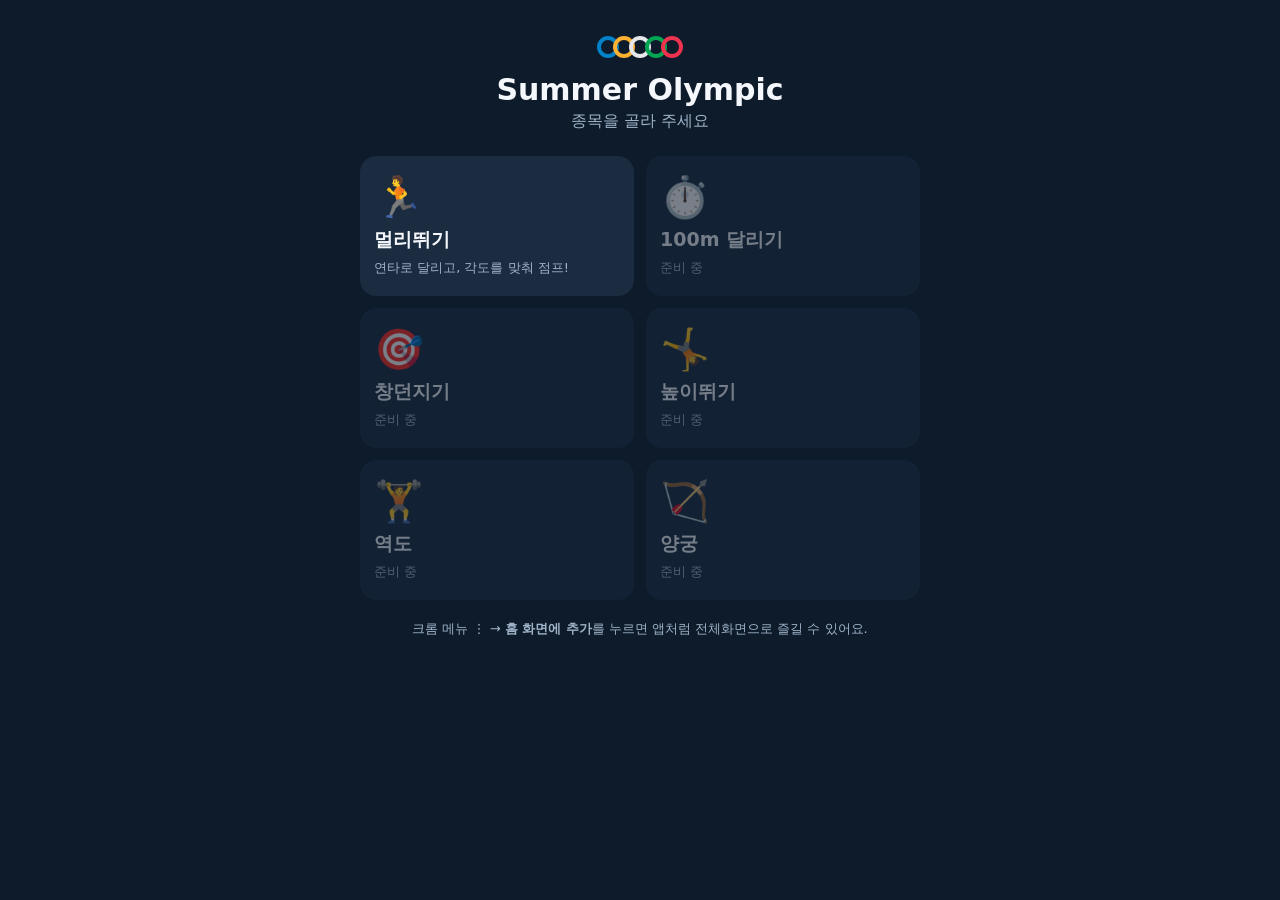
==== index.html @ 7d785224 "Add Summer Olympic hub and long jump game Mobile web app (PWA) for Android phones. Long jump: mash t" ====
<!doctype html>
<html lang="ko">
<head>
  <meta charset="utf-8">
  <meta name="viewport" content="width=device-width, initial-scale=1, viewport-fit=cover">
  <meta name="theme-color" content="#0d1b2a">
  <title>Summer Olympic</title>
  <link rel="manifest" href="manifest.webmanifest">
  <link rel="icon" href="icons/icon.svg" type="image/svg+xml">
  <link rel="apple-touch-icon" href="icons/icon-192.png">
  <link rel="stylesheet" href="shared/css/common.css">
  <style>
    .hub { max-width: 560px; width: 100%; margin: 0 auto; }
    .hub-head { text-align: center; padding: 20px 0 8px; }
    .rings { font-size: 15px; letter-spacing: 4px; }
    .rings span { display: inline-block; width: 22px; height: 22px; border: 4px solid; border-radius: 50%; margin: 0 -3px; }
    .hub-head h1 { font-size: 30px; margin: 10px 0 4px; }
    .grid { display: grid; grid-template-columns: repeat(2, minmax(0, 1fr)); gap: 12px; margin-top: 16px; }
    .game-card {
      display: flex; flex-direction: column; gap: 6px; padding: 18px 14px; min-height: 140px;
      background: var(--panel); border-radius: var(--radius); color: var(--text); text-decoration: none;
    }
    .game-card:active { transform: scale(0.97); }
    .game-card .icon { font-size: 40px; }
    .game-card .name { font-size: 19px; font-weight: 800; }
    .game-card .desc { font-size: 13px; color: var(--muted); }
    .game-card.soon { opacity: 0.45; pointer-events: none; }
    .tip { margin-top: 20px; font-size: 13px; text-align: center; }
  </style>
</head>
<body>
  <main class="screen">
    <div class="hub">
      <header class="hub-head">
        <div class="rings">
          <span style="border-color:#0081c8"></span><span style="border-color:#fcb131"></span><span style="border-color:#e5e7eb"></span><span style="border-color:#00a651"></span><span style="border-color:#ee334e"></span>
        </div>
        <h1>Summer Olympic</h1>
        <div class="muted">종목을 골라 주세요</div>
      </header>
      <nav class="grid" id="grid"></nav>
      <p class="tip muted">크롬 메뉴 ⋮ → <b>홈 화면에 추가</b>를 누르면 앱처럼 전체화면으로 즐길 수 있어요.</p>
    </div>
  </main>
  <script src="shared/js/games.js"></script>
  <script src="shared/js/device.js"></script>
  <script>
    document.getElementById('grid').innerHTML = SO.GAMES.map(function (g) {
      return '<a class="game-card' + (g.ready ? '' : ' soon') + '" href="' + (g.ready ? 'games/' + g.id + '/' : '#') + '">' +
        '<span class="icon">' + g.icon + '</span><span class="name">' + g.name + '</span><span class="desc">' + g.desc + '</span></a>';
    }).join('');
    SO.registerSW('sw.js');
  </script>
</body>
</html>
---- shared/css/common.css ----
/* 모든 종목이 같이 쓰는 기본 스타일 */
:root {
  --bg: #0d1b2a;
  --panel: #1b2b40;
  --panel-2: #24395a;
  --text: #f4f7fb;
  --muted: #9fb3c8;
  --accent: #ffb703;
  --accent-2: #fb8500;
  --good: #4ade80;
  --bad: #f87171;
  --gold: #ffd166;
  --silver: #d6dde6;
  --bronze: #e09f6b;
  --radius: 16px;
  color-scheme: dark;
}

* { box-sizing: border-box; }

html, body {
  margin: 0;
  height: 100%;
  background: var(--bg);
  color: var(--text);
  font-family: system-ui, -apple-system, "Noto Sans KR", "Apple SD Gothic Neo", sans-serif;
  -webkit-text-size-adjust: 100%;
  -webkit-tap-highlight-color: transparent;
  overscroll-behavior: none;
}

/* 게임 화면에서는 길게 눌러도 선택/메뉴가 뜨지 않게 */
.no-select, .no-select * {
  -webkit-user-select: none;
  user-select: none;
  -webkit-touch-callout: none;
}

button {
  font: inherit;
  color: inherit;
  border: 0;
  cursor: pointer;
  touch-action: manipulation;
}

.btn {
  display: inline-flex;
  align-items: center;
  justify-content: center;
  gap: 8px;
  min-height: 52px;
  padding: 0 22px;
  border-radius: var(--radius);
  background: var(--panel-2);
  font-size: 18px;
  font-weight: 700;
  text-decoration: none;
  color: var(--text);
}
.btn:active { transform: scale(0.97); }
.btn-primary { background: linear-gradient(180deg, var(--accent), var(--accent-2)); color: #1a1205; }
.btn-ghost { background: transparent; border: 2px solid var(--panel-2); }
.btn-block { width: 100%; }

.screen {
  position: fixed;
  inset: 0;
  display: flex;
  flex-direction: column;
  overflow-y: auto;
  padding: max(16px, env(safe-area-inset-top)) 16px max(16px, env(safe-area-inset-bottom));
}
.hidden { display: none !important; }

.card {
  background: var(--panel);
  border-radius: var(--radius);
  padding: 16px;
}

h1, h2, h3 { margin: 0 0 12px; }
.muted { color: var(--muted); }

/* ---- 플레이어 설정 화면 (shared/js/players.js) ---- */
.setup { max-width: 480px; width: 100%; margin: 0 auto; display: flex; flex-direction: column; gap: 16px; }
.setup-title { text-align: center; font-size: 28px; margin-top: 8px; }
.setup-sub { text-align: center; margin-top: -8px; }

.stepper { display: flex; align-items: center; justify-content: center; gap: 20px; }
.stepper button {
  width: 64px; height: 64px; border-radius: 50%;
  background: var(--panel-2); font-size: 32px; font-weight: 800;
}
.stepper button:disabled { opacity: 0.35; }
.stepper .value { font-size: 56px; font-weight: 800; min-width: 80px; text-align: center; font-variant-numeric: tabular-nums; }

.seg { display: flex; gap: 8px; }
.seg button {
  flex: 1; min-height: 48px; border-radius: 12px;
  background: var(--panel-2); font-weight: 700; font-size: 17px;
}
.seg button[aria-pressed="true"] { background: var(--accent); color: #1a1205; }

.name-list { display: grid; gap: 8px; }
.name-row { display: flex; align-items: center; gap: 10px; }
.name-row .dot { width: 18px; height: 18px; border-radius: 50%; flex: none; }
.name-row input {
  flex: 1; min-width: 0; height: 46px; border-radius: 12px; border: 2px solid transparent;
  background: var(--bg); color: var(--text); padding: 0 12px; font-size: 17px;
}
.name-row input:focus { outline: none; border-color: var(--accent); }

/* ---- 순위표 ---- */
.ranking { width: 100%; border-collapse: collapse; font-variant-numeric: tabular-nums; }
.ranking th, .ranking td { padding: 10px 6px; text-align: left; }
.ranking th { color: var(--muted); font-weight: 600; font-size: 14px; }
.ranking tr + tr td { border-top: 1px solid var(--panel-2); }
.ranking td.num { text-align: right; font-weight: 700; }
.ranking .rank { width: 40px; font-size: 20px; }
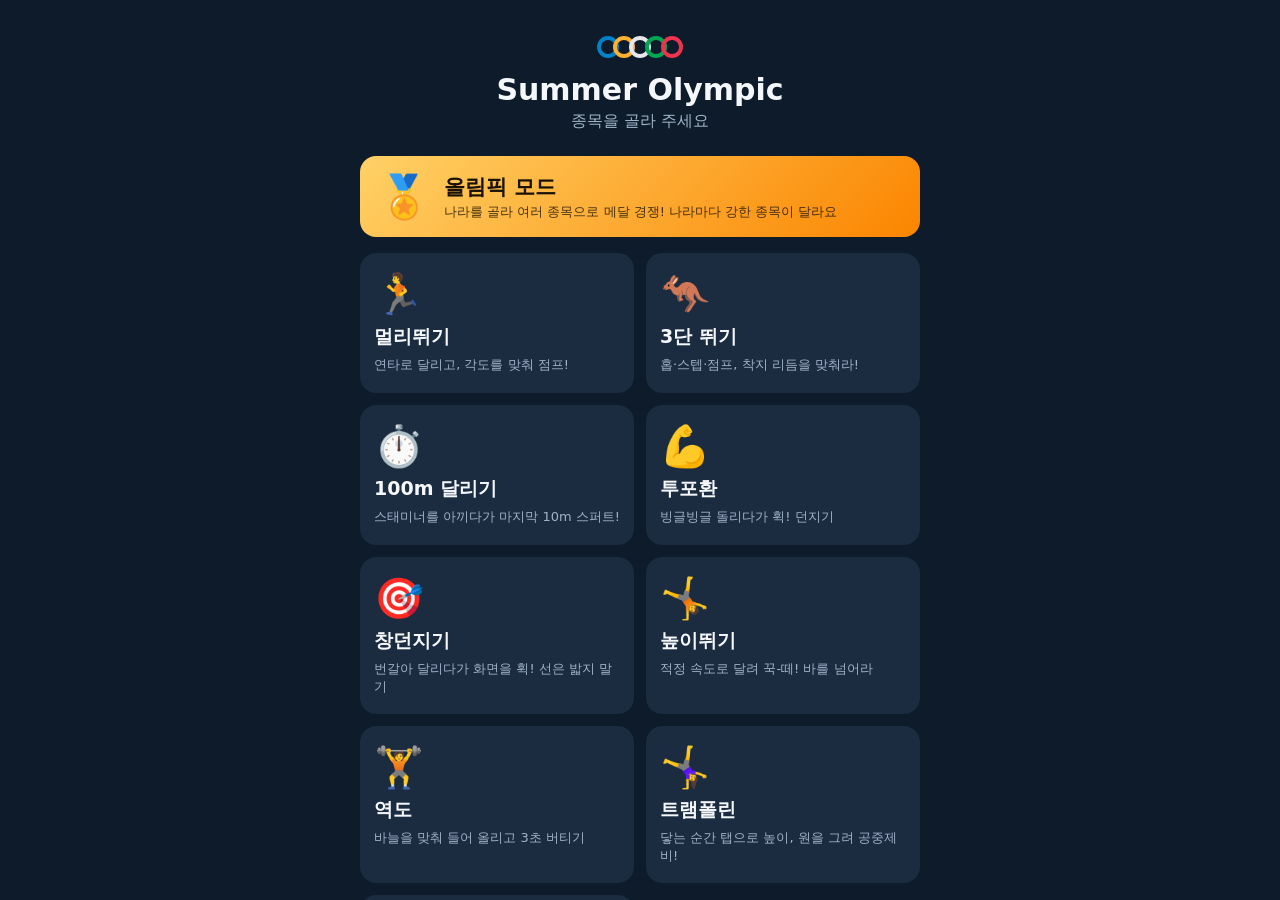
==== commit 9f35569c: "Add Olympic mode: OECD countries with per-event strengths, medal table and ceremonies - olympic/: pl" ====
--- a/index.html
+++ b/index.html
@@ -25,6 +25,15 @@
     .game-card .name { font-size: 19px; font-weight: 800; }
     .game-card .desc { font-size: 13px; color: var(--muted); }
     .game-card.soon { opacity: 0.45; pointer-events: none; }
+    .olympic-btn {
+      display: flex; align-items: center; gap: 14px; margin-top: 16px; padding: 16px 18px;
+      border-radius: var(--radius); text-decoration: none; color: #1a1205;
+      background: linear-gradient(135deg, #ffd166, #fb8500);
+    }
+    .olympic-btn:active { transform: scale(0.98); }
+    .olympic-btn .icon { font-size: 42px; }
+    .olympic-btn .name { font-size: 21px; font-weight: 800; display: block; }
+    .olympic-btn .desc { font-size: 13px; opacity: 0.8; }
     .tip { margin-top: 20px; font-size: 13px; text-align: center; }
   </style>
 </head>
@@ -38,8 +47,12 @@
         <h1>Summer Olympic</h1>
         <div class="muted">종목을 골라 주세요</div>
       </header>
+      <a class="olympic-btn" href="olympic/" id="olympicBtn">
+        <span class="icon">🏅</span>
+        <span><span class="name" id="olympicName">올림픽 모드</span><span class="desc">나라를 골라 여러 종목으로 메달 경쟁! 나라마다 강한 종목이 달라요</span></span>
+      </a>
       <nav class="grid" id="grid"></nav>
-      <p class="tip muted">크롬 메뉴 ⋮ → <b>홈 화면에 추가</b>를 누르면 앱처럼 전체화면으로 즐길 수 있어요.</p>
+      <p class="tip muted" id="tip">크롬 메뉴 ⋮ → <b>홈 화면에 추가</b>를 누르면 앱처럼 전체화면으로 즐길 수 있어요.</p>
     </div>
   </main>
   <script src="shared/js/games.js"></script>
@@ -49,6 +62,13 @@
       return '<a class="game-card' + (g.ready ? '' : ' soon') + '" href="' + (g.ready ? 'games/' + g.id + '/' : '#') + '">' +
         '<span class="icon">' + g.icon + '</span><span class="name">' + g.name + '</span><span class="desc">' + g.desc + '</span></a>';
     }).join('');
+    try {
+      var sess = JSON.parse(localStorage.getItem('so:olympic') || 'null');
+      if (sess && sess.events && sess.events.some(function (e) { return !(sess.results || {})[e]; })) {
+        document.getElementById('olympicName').textContent = '올림픽 모드 (이어하기)';
+      }
+    } catch (e) { /* 무시 */ }
+    if (SO.isApp) document.getElementById('tip').remove();
     SO.registerSW('sw.js');
   </script>
 </body>
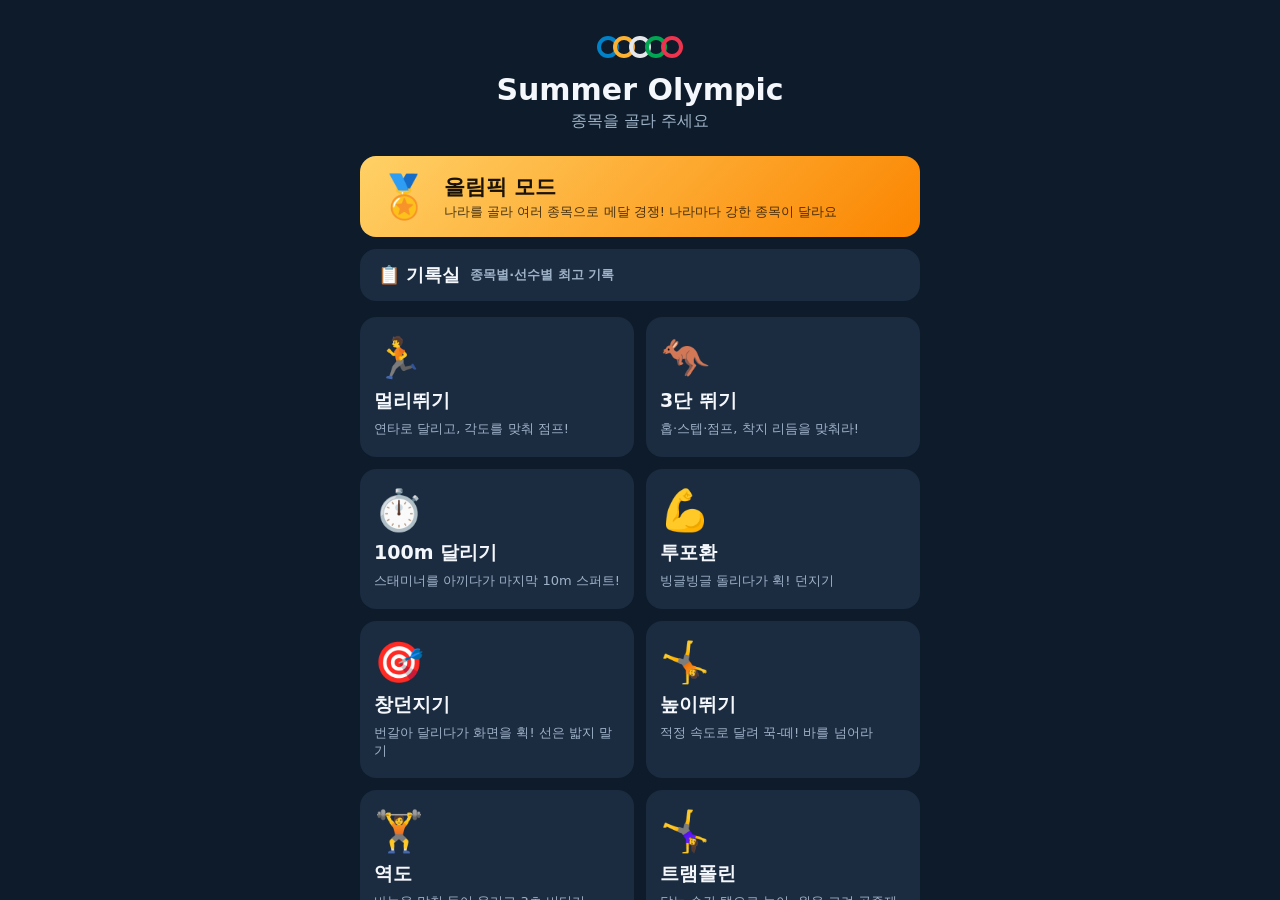
==== commit d3c16293: "Add records room: per-event and per-player best marks - shared/js/records.js saves each player's bes" ====
--- a/index.html
+++ b/index.html
@@ -34,6 +34,13 @@
     .olympic-btn .icon { font-size: 42px; }
     .olympic-btn .name { font-size: 21px; font-weight: 800; display: block; }
     .olympic-btn .desc { font-size: 13px; opacity: 0.8; }
+    .records-btn {
+      display: flex; align-items: center; gap: 10px; margin-top: 12px; padding: 14px 18px;
+      border-radius: var(--radius); background: var(--panel); color: var(--text);
+      text-decoration: none; font-size: 18px; font-weight: 800;
+    }
+    .records-btn .muted { font-size: 13px; font-weight: 600; }
+    .records-btn:active { transform: scale(0.98); }
     .tip { margin-top: 20px; font-size: 13px; text-align: center; }
   </style>
 </head>
@@ -51,6 +58,7 @@
         <span class="icon">🏅</span>
         <span><span class="name" id="olympicName">올림픽 모드</span><span class="desc">나라를 골라 여러 종목으로 메달 경쟁! 나라마다 강한 종목이 달라요</span></span>
       </a>
+      <a class="records-btn" href="records/">📋 기록실 <span class="muted">종목별·선수별 최고 기록</span></a>
       <nav class="grid" id="grid"></nav>
       <p class="tip muted" id="tip">크롬 메뉴 ⋮ → <b>홈 화면에 추가</b>를 누르면 앱처럼 전체화면으로 즐길 수 있어요.</p>
     </div>
--- a/shared/css/common.css
+++ b/shared/css/common.css
@@ -118,3 +118,11 @@
 .ranking tr + tr td { border-top: 1px solid var(--panel-2); }
 .ranking td.num { text-align: right; font-weight: 700; }
 .ranking .rank { width: 40px; font-size: 20px; }
+
+/* ---- 새 기록 안내 (shared/js/records.js) ---- */
+.record-news h3 { margin-bottom: 8px; }
+.record-row { display: flex; align-items: center; gap: 8px; padding: 4px 0; }
+.record-row span:first-child { flex: 1; min-width: 0; overflow: hidden; text-overflow: ellipsis; white-space: nowrap; }
+.record-top, .record-pb { font-size: 12px; font-weight: 800; padding: 2px 8px; border-radius: 999px; white-space: nowrap; }
+.record-top { background: var(--gold); color: #1a1205; }
+.record-pb { background: var(--panel-2); color: var(--text); }
